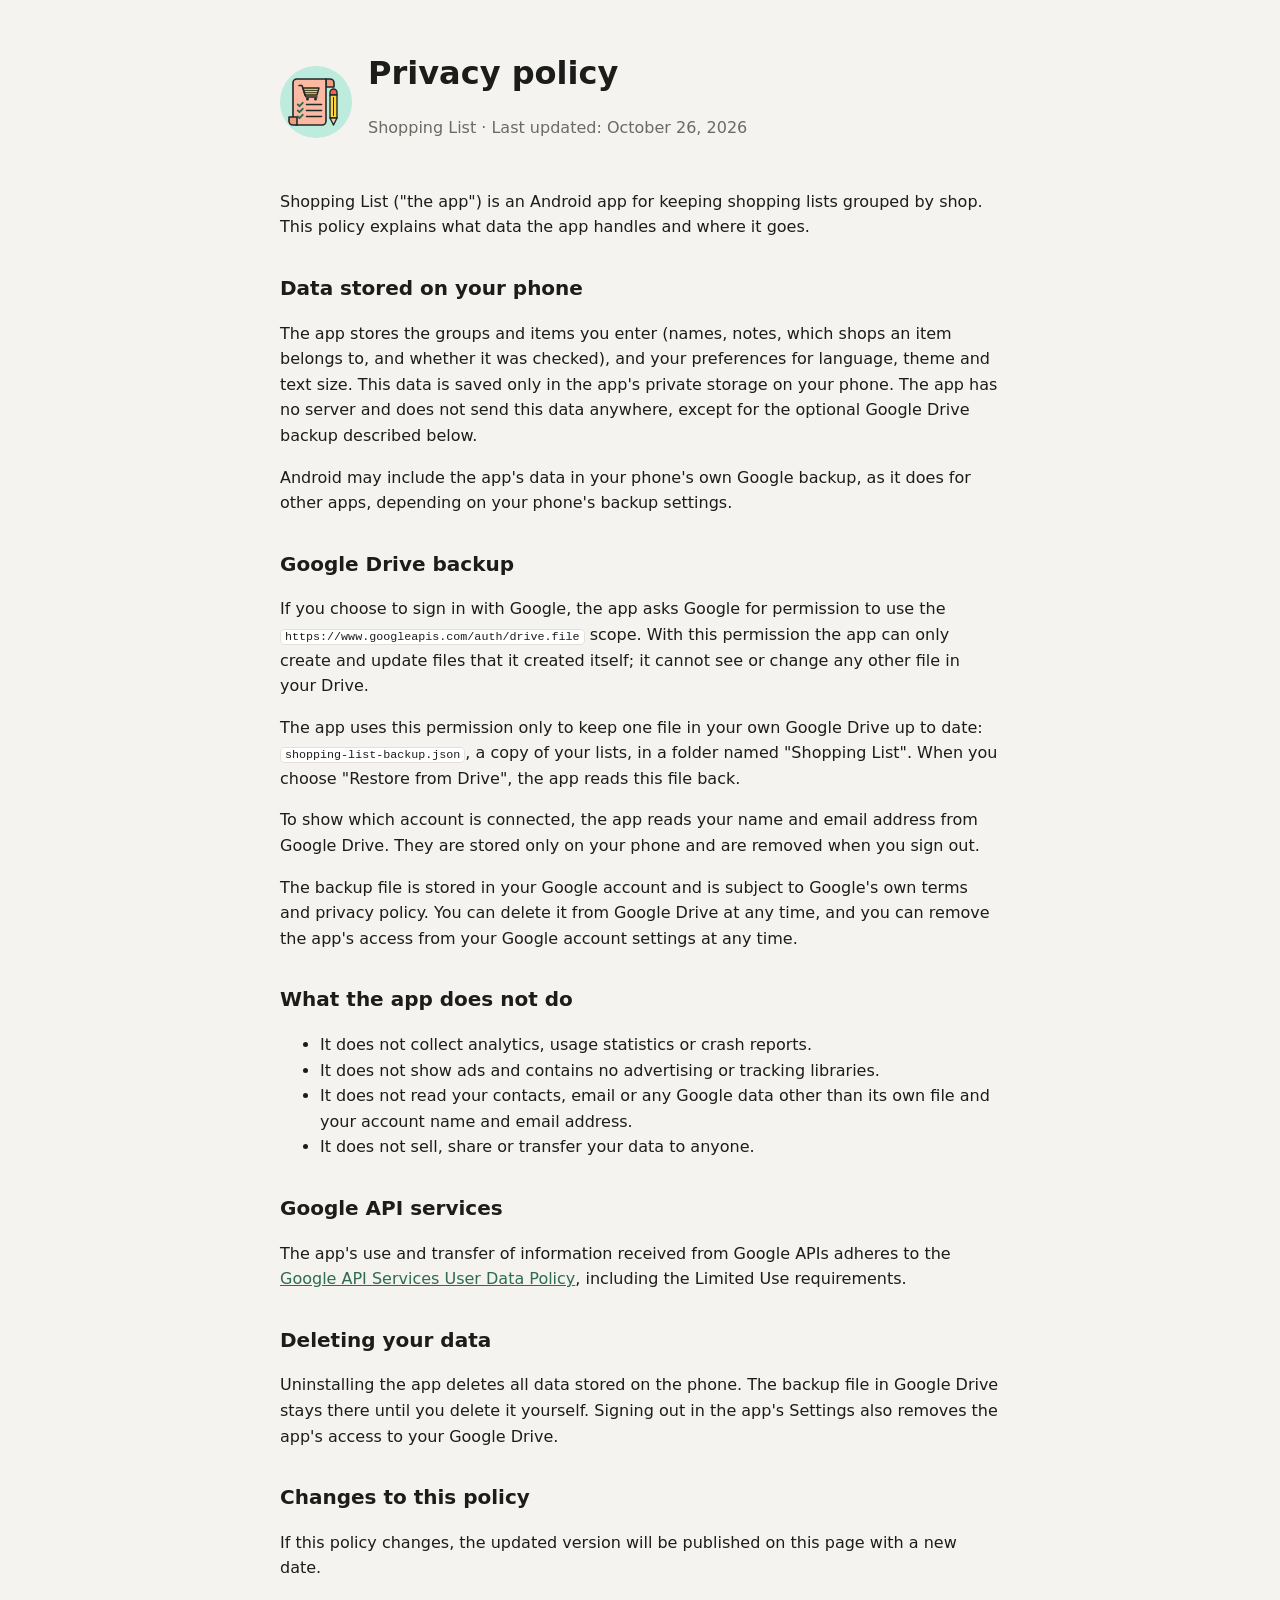
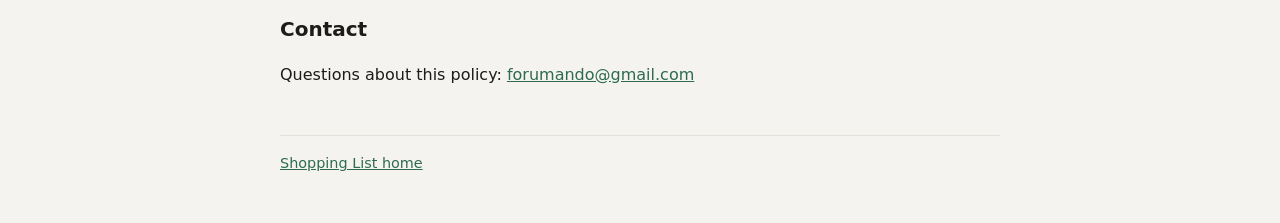
==== privacy.html @ 32bc623d "Website for the app: home page and privacy policy Static pages for shoppinglist.peppe.bid (GitHub Pa" ====
<!doctype html>
<html lang="en">
<head>
    <meta charset="utf-8">
    <meta name="viewport" content="width=device-width, initial-scale=1">
    <title>Shopping List privacy policy</title>
    <meta name="description" content="How the Shopping List Android app handles data.">
    <link rel="icon" href="icon.svg" type="image/svg+xml">
    <link rel="stylesheet" href="style.css">
</head>
<body>
<main>
    <header>
        <img src="icon.svg" alt="">
        <div>
            <h1>Privacy policy</h1>
            <p class="subtitle">Shopping List · Last updated: October 26, 2026</p>
        </div>
    </header>

    <p>Shopping List ("the app") is an Android app for keeping shopping lists grouped by shop. This policy explains what data the app handles and where it goes.</p>

    <h2>Data stored on your phone</h2>
    <p>The app stores the groups and items you enter (names, notes, which shops an item belongs to, and whether it was checked), and your preferences for language, theme and text size. This data is saved only in the app's private storage on your phone. The app has no server and does not send this data anywhere, except for the optional Google Drive backup described below.</p>
    <p>Android may include the app's data in your phone's own Google backup, as it does for other apps, depending on your phone's backup settings.</p>

    <h2>Google Drive backup</h2>
    <p>If you choose to sign in with Google, the app asks Google for permission to use the <code>https://www.googleapis.com/auth/drive.file</code> scope. With this permission the app can only create and update files that it created itself; it cannot see or change any other file in your Drive.</p>
    <p>The app uses this permission only to keep one file in your own Google Drive up to date: <code>shopping-list-backup.json</code>, a copy of your lists, in a folder named "Shopping List". When you choose "Restore from Drive", the app reads this file back.</p>
    <p>To show which account is connected, the app reads your name and email address from Google Drive. They are stored only on your phone and are removed when you sign out.</p>
    <p>The backup file is stored in your Google account and is subject to Google's own terms and privacy policy. You can delete it from Google Drive at any time, and you can remove the app's access from your Google account settings at any time.</p>

    <h2>What the app does not do</h2>
    <ul>
        <li>It does not collect analytics, usage statistics or crash reports.</li>
        <li>It does not show ads and contains no advertising or tracking libraries.</li>
        <li>It does not read your contacts, email or any Google data other than its own file and your account name and email address.</li>
        <li>It does not sell, share or transfer your data to anyone.</li>
    </ul>

    <h2>Google API services</h2>
    <p>The app's use and transfer of information received from Google APIs adheres to the <a href="https://developers.google.com/terms/api-services-user-data-policy">Google API Services User Data Policy</a>, including the Limited Use requirements.</p>

    <h2>Deleting your data</h2>
    <p>Uninstalling the app deletes all data stored on the phone. The backup file in Google Drive stays there until you delete it yourself. Signing out in the app's Settings also removes the app's access to your Google Drive.</p>

    <h2>Changes to this policy</h2>
    <p>If this policy changes, the updated version will be published on this page with a new date.</p>

    <h2>Contact</h2>
    <p>Questions about this policy: <a href="mailto:forumando@gmail.com">forumando@gmail.com</a></p>

    <footer>
        <a href="index.html">Shopping List home</a>
    </footer>
</main>
</body>
</html>
---- style.css ----
:root {
    --background: #f4f3ef;
    --surface: #ffffff;
    --text: #1c1c1a;
    --muted: #6b6a65;
    --accent: #2e6b4f;
    --border: #e2e0d8;
}

@media (prefers-color-scheme: dark) {
    :root {
        --background: #141413;
        --surface: #222220;
        --text: #ecebe6;
        --muted: #a5a39c;
        --accent: #7fc8a2;
        --border: #3a3935;
    }
}

body {
    margin: 0;
    background: var(--background);
    color: var(--text);
    font-family: system-ui, -apple-system, "Segoe UI", Roboto, sans-serif;
    line-height: 1.6;
}

main {
    max-width: 720px;
    margin: 0 auto;
    padding: 48px 16px;
}

header {
    display: flex;
    align-items: center;
    gap: 16px;
    margin-bottom: 32px;
}

header img {
    width: 72px;
    height: 72px;
}

h1 {
    margin: 0;
    font-size: 2rem;
}

h2 {
    margin-top: 2rem;
    font-size: 1.25rem;
}

a {
    color: var(--accent);
}

code {
    background: var(--surface);
    border: 1px solid var(--border);
    border-radius: 4px;
    padding: 0 4px;
    font-size: 0.9em;
    overflow-wrap: anywhere;
}

.subtitle,
footer {
    color: var(--muted);
}

footer {
    margin-top: 48px;
    padding-top: 16px;
    border-top: 1px solid var(--border);
    font-size: 0.9rem;
}
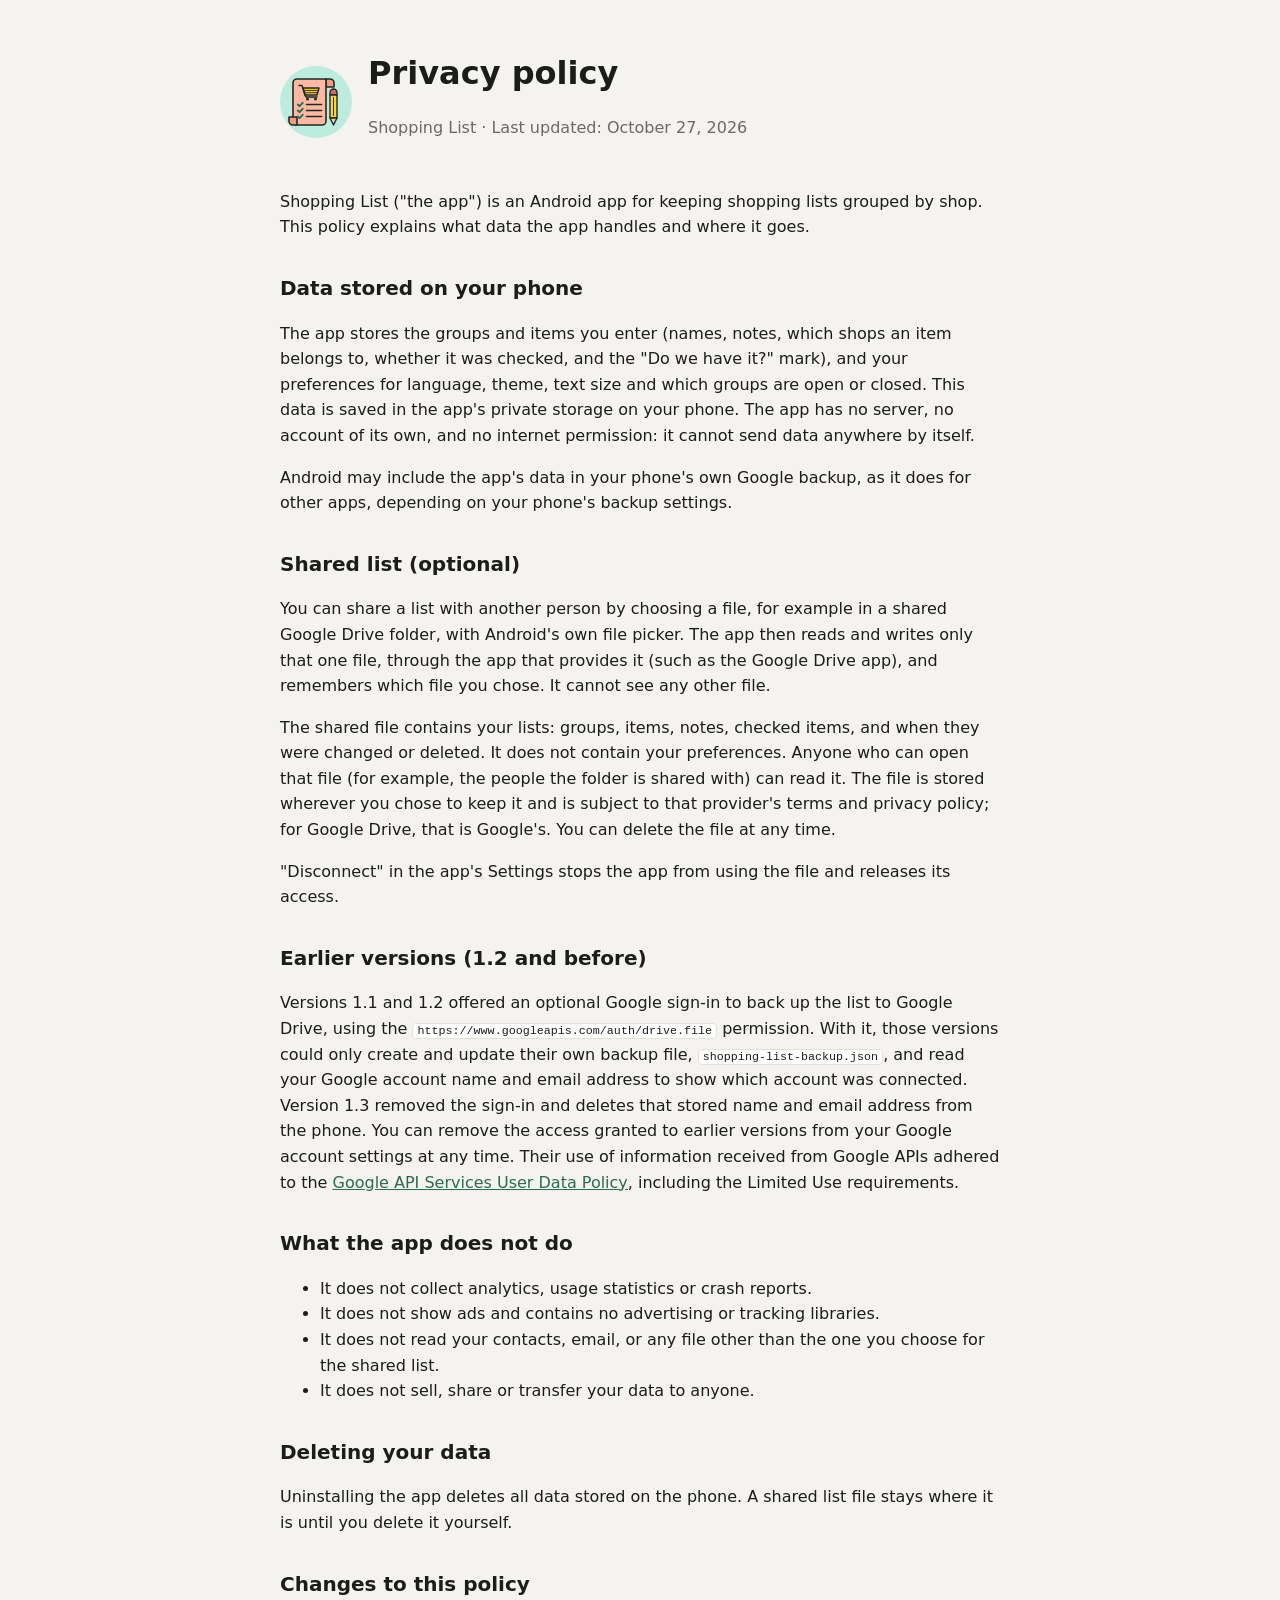
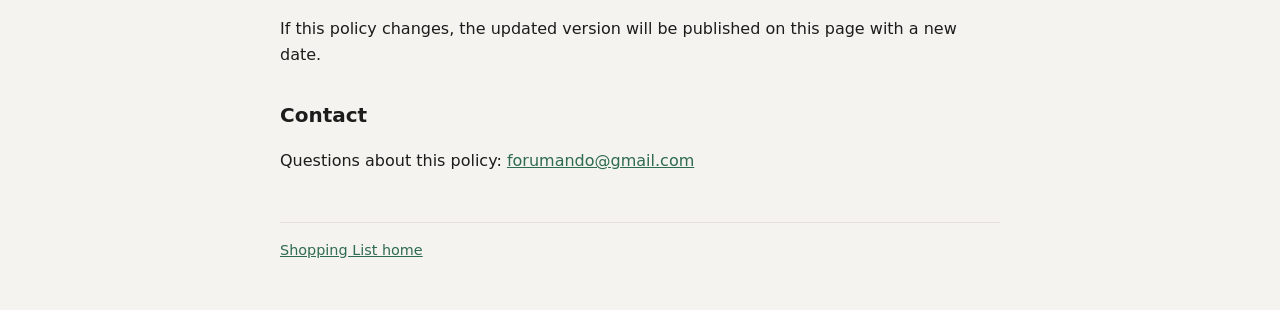
==== commit 0b2ce931: "Release 1.3.0: one shared list through a file, no Google sign-in Privacy policy and home page update" ====
--- a/privacy.html
+++ b/privacy.html
@@ -14,35 +14,34 @@
         <img src="icon.svg" alt="">
         <div>
             <h1>Privacy policy</h1>
-            <p class="subtitle">Shopping List · Last updated: October 26, 2026</p>
+            <p class="subtitle">Shopping List · Last updated: October 27, 2026</p>
         </div>
     </header>
 
     <p>Shopping List ("the app") is an Android app for keeping shopping lists grouped by shop. This policy explains what data the app handles and where it goes.</p>
 
     <h2>Data stored on your phone</h2>
-    <p>The app stores the groups and items you enter (names, notes, which shops an item belongs to, and whether it was checked), and your preferences for language, theme and text size. This data is saved only in the app's private storage on your phone. The app has no server and does not send this data anywhere, except for the optional Google Drive backup described below.</p>
+    <p>The app stores the groups and items you enter (names, notes, which shops an item belongs to, whether it was checked, and the "Do we have it?" mark), and your preferences for language, theme, text size and which groups are open or closed. This data is saved in the app's private storage on your phone. The app has no server, no account of its own, and no internet permission: it cannot send data anywhere by itself.</p>
     <p>Android may include the app's data in your phone's own Google backup, as it does for other apps, depending on your phone's backup settings.</p>
 
-    <h2>Google Drive backup</h2>
-    <p>If you choose to sign in with Google, the app asks Google for permission to use the <code>https://www.googleapis.com/auth/drive.file</code> scope. With this permission the app can only create and update files that it created itself; it cannot see or change any other file in your Drive.</p>
-    <p>The app uses this permission only to keep one file in your own Google Drive up to date: <code>shopping-list-backup.json</code>, a copy of your lists, in a folder named "Shopping List". When you choose "Restore from Drive", the app reads this file back.</p>
-    <p>To show which account is connected, the app reads your name and email address from Google Drive. They are stored only on your phone and are removed when you sign out.</p>
-    <p>The backup file is stored in your Google account and is subject to Google's own terms and privacy policy. You can delete it from Google Drive at any time, and you can remove the app's access from your Google account settings at any time.</p>
+    <h2>Shared list (optional)</h2>
+    <p>You can share a list with another person by choosing a file, for example in a shared Google Drive folder, with Android's own file picker. The app then reads and writes only that one file, through the app that provides it (such as the Google Drive app), and remembers which file you chose. It cannot see any other file.</p>
+    <p>The shared file contains your lists: groups, items, notes, checked items, and when they were changed or deleted. It does not contain your preferences. Anyone who can open that file (for example, the people the folder is shared with) can read it. The file is stored wherever you chose to keep it and is subject to that provider's terms and privacy policy; for Google Drive, that is Google's. You can delete the file at any time.</p>
+    <p>"Disconnect" in the app's Settings stops the app from using the file and releases its access.</p>
+
+    <h2>Earlier versions (1.2 and before)</h2>
+    <p>Versions 1.1 and 1.2 offered an optional Google sign-in to back up the list to Google Drive, using the <code>https://www.googleapis.com/auth/drive.file</code> permission. With it, those versions could only create and update their own backup file, <code>shopping-list-backup.json</code>, and read your Google account name and email address to show which account was connected. Version 1.3 removed the sign-in and deletes that stored name and email address from the phone. You can remove the access granted to earlier versions from your Google account settings at any time. Their use of information received from Google APIs adhered to the <a href="https://developers.google.com/terms/api-services-user-data-policy">Google API Services User Data Policy</a>, including the Limited Use requirements.</p>
 
     <h2>What the app does not do</h2>
     <ul>
         <li>It does not collect analytics, usage statistics or crash reports.</li>
         <li>It does not show ads and contains no advertising or tracking libraries.</li>
-        <li>It does not read your contacts, email or any Google data other than its own file and your account name and email address.</li>
+        <li>It does not read your contacts, email, or any file other than the one you choose for the shared list.</li>
         <li>It does not sell, share or transfer your data to anyone.</li>
     </ul>
 
-    <h2>Google API services</h2>
-    <p>The app's use and transfer of information received from Google APIs adheres to the <a href="https://developers.google.com/terms/api-services-user-data-policy">Google API Services User Data Policy</a>, including the Limited Use requirements.</p>
-
     <h2>Deleting your data</h2>
-    <p>Uninstalling the app deletes all data stored on the phone. The backup file in Google Drive stays there until you delete it yourself. Signing out in the app's Settings also removes the app's access to your Google Drive.</p>
+    <p>Uninstalling the app deletes all data stored on the phone. A shared list file stays where it is until you delete it yourself.</p>
 
     <h2>Changes to this policy</h2>
     <p>If this policy changes, the updated version will be published on this page with a new date.</p>
